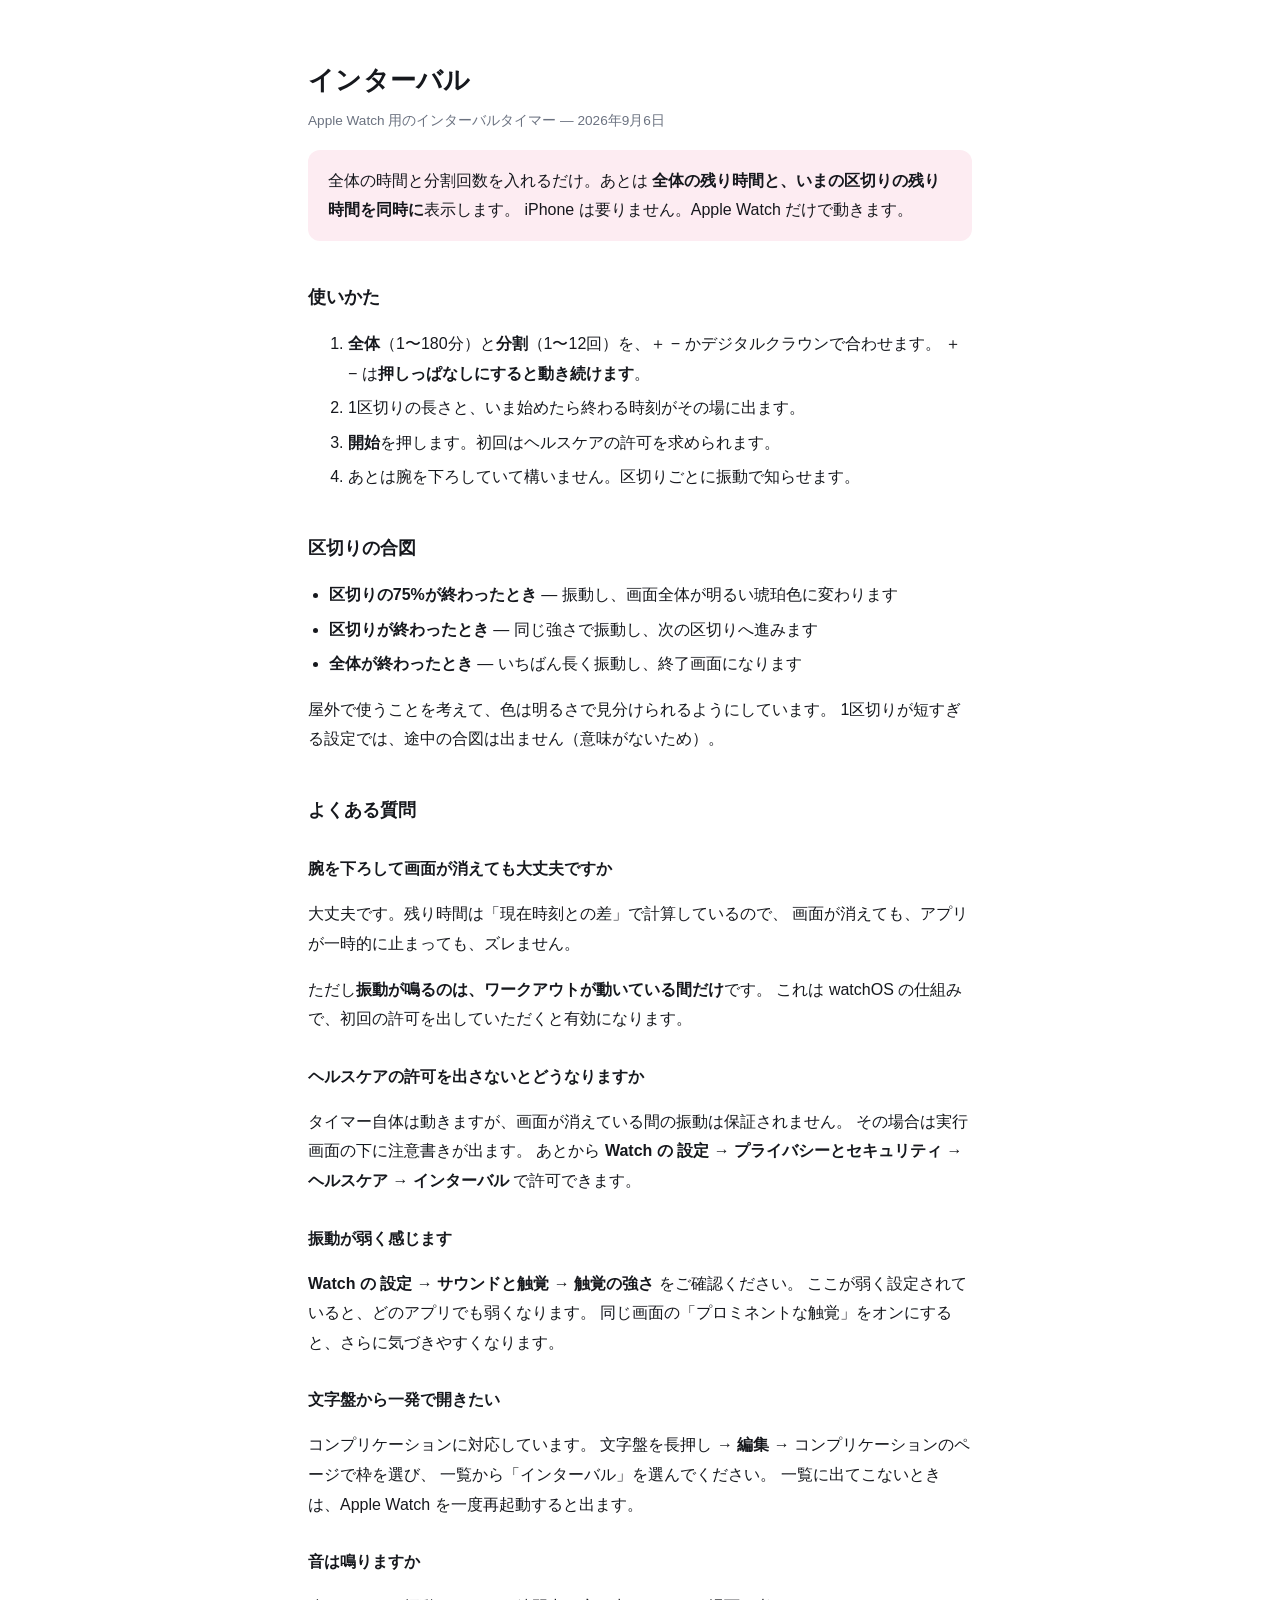
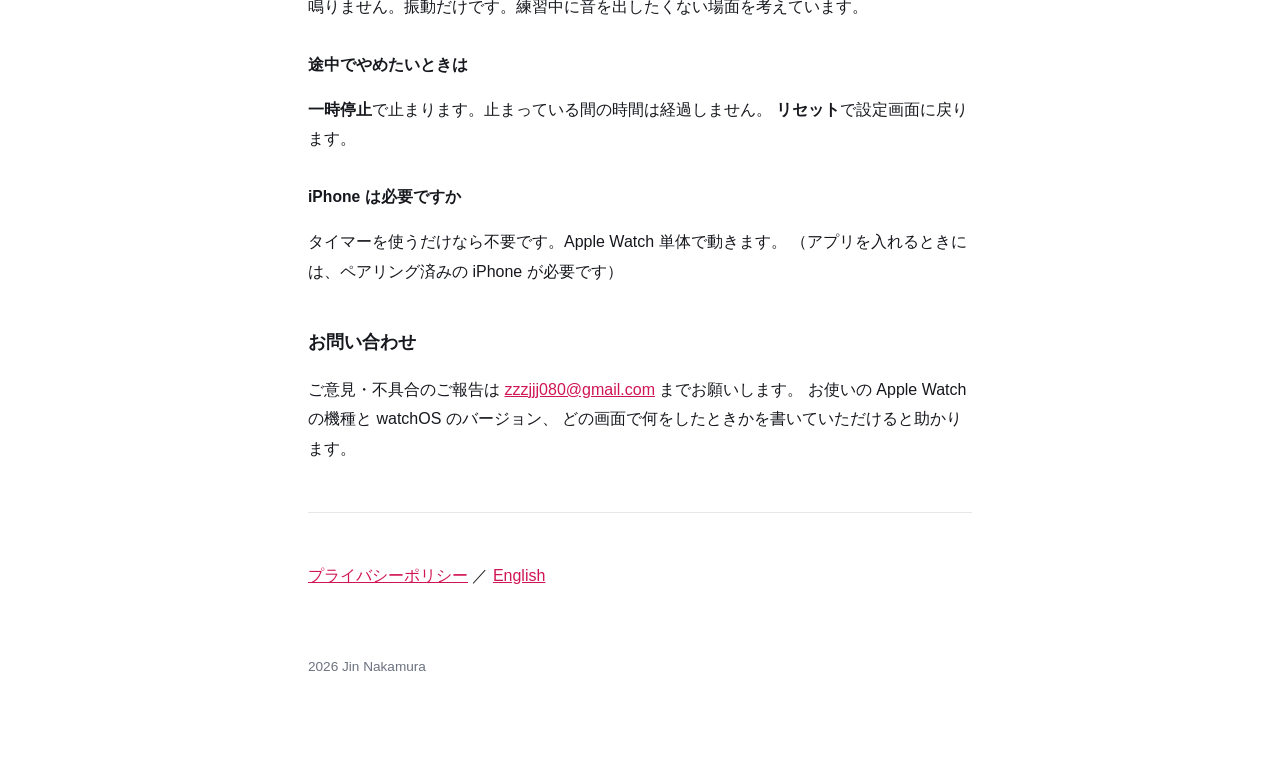
==== docs/index.html @ 69e435ee "サポートページとプライバシーポリシーを日英で書く このアプリは通信するコードを1行も持たない（Foundation / HealthKit / SwiftUI / WatchKit / WidgetK" ====
<!doctype html>
<html lang="ja">
<head>
<meta charset="utf-8">
<meta name="viewport" content="width=device-width,initial-scale=1">
<title>インターバル — サポート</title>
<link rel="stylesheet" href="style.css">
</head>
<body>

<h1>インターバル</h1>
<p class="updated">Apple Watch 用のインターバルタイマー — 2026年9月6日</p>

<p class="lead">
  全体の時間と分割回数を入れるだけ。あとは
  <strong>全体の残り時間と、いまの区切りの残り時間を同時に</strong>表示します。
  iPhone は要りません。Apple Watch だけで動きます。
</p>

<h2>使いかた</h2>
<ol>
  <li><strong>全体</strong>（1〜180分）と<strong>分割</strong>（1〜12回）を、＋ − かデジタルクラウンで合わせます。
      ＋ − は<strong>押しっぱなしにすると動き続けます</strong>。</li>
  <li>1区切りの長さと、いま始めたら終わる時刻がその場に出ます。</li>
  <li><strong>開始</strong>を押します。初回はヘルスケアの許可を求められます。</li>
  <li>あとは腕を下ろしていて構いません。区切りごとに振動で知らせます。</li>
</ol>

<h2>区切りの合図</h2>
<ul>
  <li><strong>区切りの75%が終わったとき</strong> — 振動し、画面全体が明るい琥珀色に変わります</li>
  <li><strong>区切りが終わったとき</strong> — 同じ強さで振動し、次の区切りへ進みます</li>
  <li><strong>全体が終わったとき</strong> — いちばん長く振動し、終了画面になります</li>
</ul>
<p>
  屋外で使うことを考えて、色は明るさで見分けられるようにしています。
  1区切りが短すぎる設定では、途中の合図は出ません（意味がないため）。
</p>

<h2>よくある質問</h2>

<h3>腕を下ろして画面が消えても大丈夫ですか</h3>
<p>
  大丈夫です。残り時間は「現在時刻との差」で計算しているので、
  画面が消えても、アプリが一時的に止まっても、ズレません。
</p>
<p>
  ただし<strong>振動が鳴るのは、ワークアウトが動いている間だけ</strong>です。
  これは watchOS の仕組みで、初回の許可を出していただくと有効になります。
</p>

<h3>ヘルスケアの許可を出さないとどうなりますか</h3>
<p>
  タイマー自体は動きますが、画面が消えている間の振動は保証されません。
  その場合は実行画面の下に注意書きが出ます。
  あとから <strong>Watch の 設定 → プライバシーとセキュリティ → ヘルスケア → インターバル</strong>
  で許可できます。
</p>

<h3>振動が弱く感じます</h3>
<p>
  <strong>Watch の 設定 → サウンドと触覚 → 触覚の強さ</strong> をご確認ください。
  ここが弱く設定されていると、どのアプリでも弱くなります。
  同じ画面の「プロミネントな触覚」をオンにすると、さらに気づきやすくなります。
</p>

<h3>文字盤から一発で開きたい</h3>
<p>
  コンプリケーションに対応しています。
  文字盤を長押し → <strong>編集</strong> → コンプリケーションのページで枠を選び、
  一覧から「インターバル」を選んでください。
  一覧に出てこないときは、Apple Watch を一度再起動すると出ます。
</p>

<h3>音は鳴りますか</h3>
<p>
  鳴りません。振動だけです。練習中に音を出したくない場面を考えています。
</p>

<h3>途中でやめたいときは</h3>
<p>
  <strong>一時停止</strong>で止まります。止まっている間の時間は経過しません。
  <strong>リセット</strong>で設定画面に戻ります。
</p>

<h3>iPhone は必要ですか</h3>
<p>
  タイマーを使うだけなら不要です。Apple Watch 単体で動きます。
  （アプリを入れるときには、ペアリング済みの iPhone が必要です）
</p>

<h2>お問い合わせ</h2>
<p>
  ご意見・不具合のご報告は <a href="mailto:zzzjjj080@gmail.com">zzzjjj080@gmail.com</a> までお願いします。
  お使いの Apple Watch の機種と watchOS のバージョン、
  どの画面で何をしたときかを書いていただけると助かります。
</p>

<hr>
<p><a href="privacy.html">プライバシーポリシー</a> ／ <a href="en/">English</a></p>

<footer>2026 Jin Nakamura</footer>

</body>
</html>
---- docs/style.css ----
:root { color-scheme: light dark; }
* { box-sizing: border-box; }
body {
  margin: 0 auto; padding: 2.5rem 1.25rem 5rem; max-width: 44rem;
  font-family: -apple-system, BlinkMacSystemFont, "Hiragino Sans", "Noto Sans JP", sans-serif;
  line-height: 1.85; color: #16181d; background: #ffffff;
  font-size: 16px;
}
@media (prefers-color-scheme: dark) { body { color: #e6e8ec; background: #101216; } }
h1 { font-size: 1.6rem; margin-bottom: .25rem; letter-spacing: .01em; }
h2 { font-size: 1.1rem; margin-top: 2.5rem; }
h3 { font-size: .98rem; margin-top: 1.75rem; }
.updated { color: #6b7280; font-size: .85rem; margin-top: 0; }
@media (prefers-color-scheme: dark) { .updated { color: #8b94a5; } }
a { color: #d01455; }
@media (prefers-color-scheme: dark) { a { color: #ff7ba3; } }
hr { border: none; border-top: 1px solid #e5e7eb; margin: 3rem 0; }
@media (prefers-color-scheme: dark) { hr { border-top-color: #262c36; } }
.lead { background: #fdecf2; padding: 1rem 1.25rem; border-radius: .75rem; }
@media (prefers-color-scheme: dark) { .lead { background: #2a1620; } }
.note { background: #fff7ed; padding: 1rem 1.25rem; border-radius: .75rem; border: 1px solid #fed7aa; }
@media (prefers-color-scheme: dark) { .note { background: #26190f; border-color: #5a3b1c; } }
ul { padding-left: 1.3rem; }
li { margin: .3rem 0; }
code { background: #f1f3f7; padding: .1rem .35rem; border-radius: .3rem; font-size: .9em; }
@media (prefers-color-scheme: dark) { code { background: #1c2028; } }
footer { margin-top: 4rem; font-size: .85rem; color: #6b7280; }
@media (prefers-color-scheme: dark) { footer { color: #8b94a5; } }
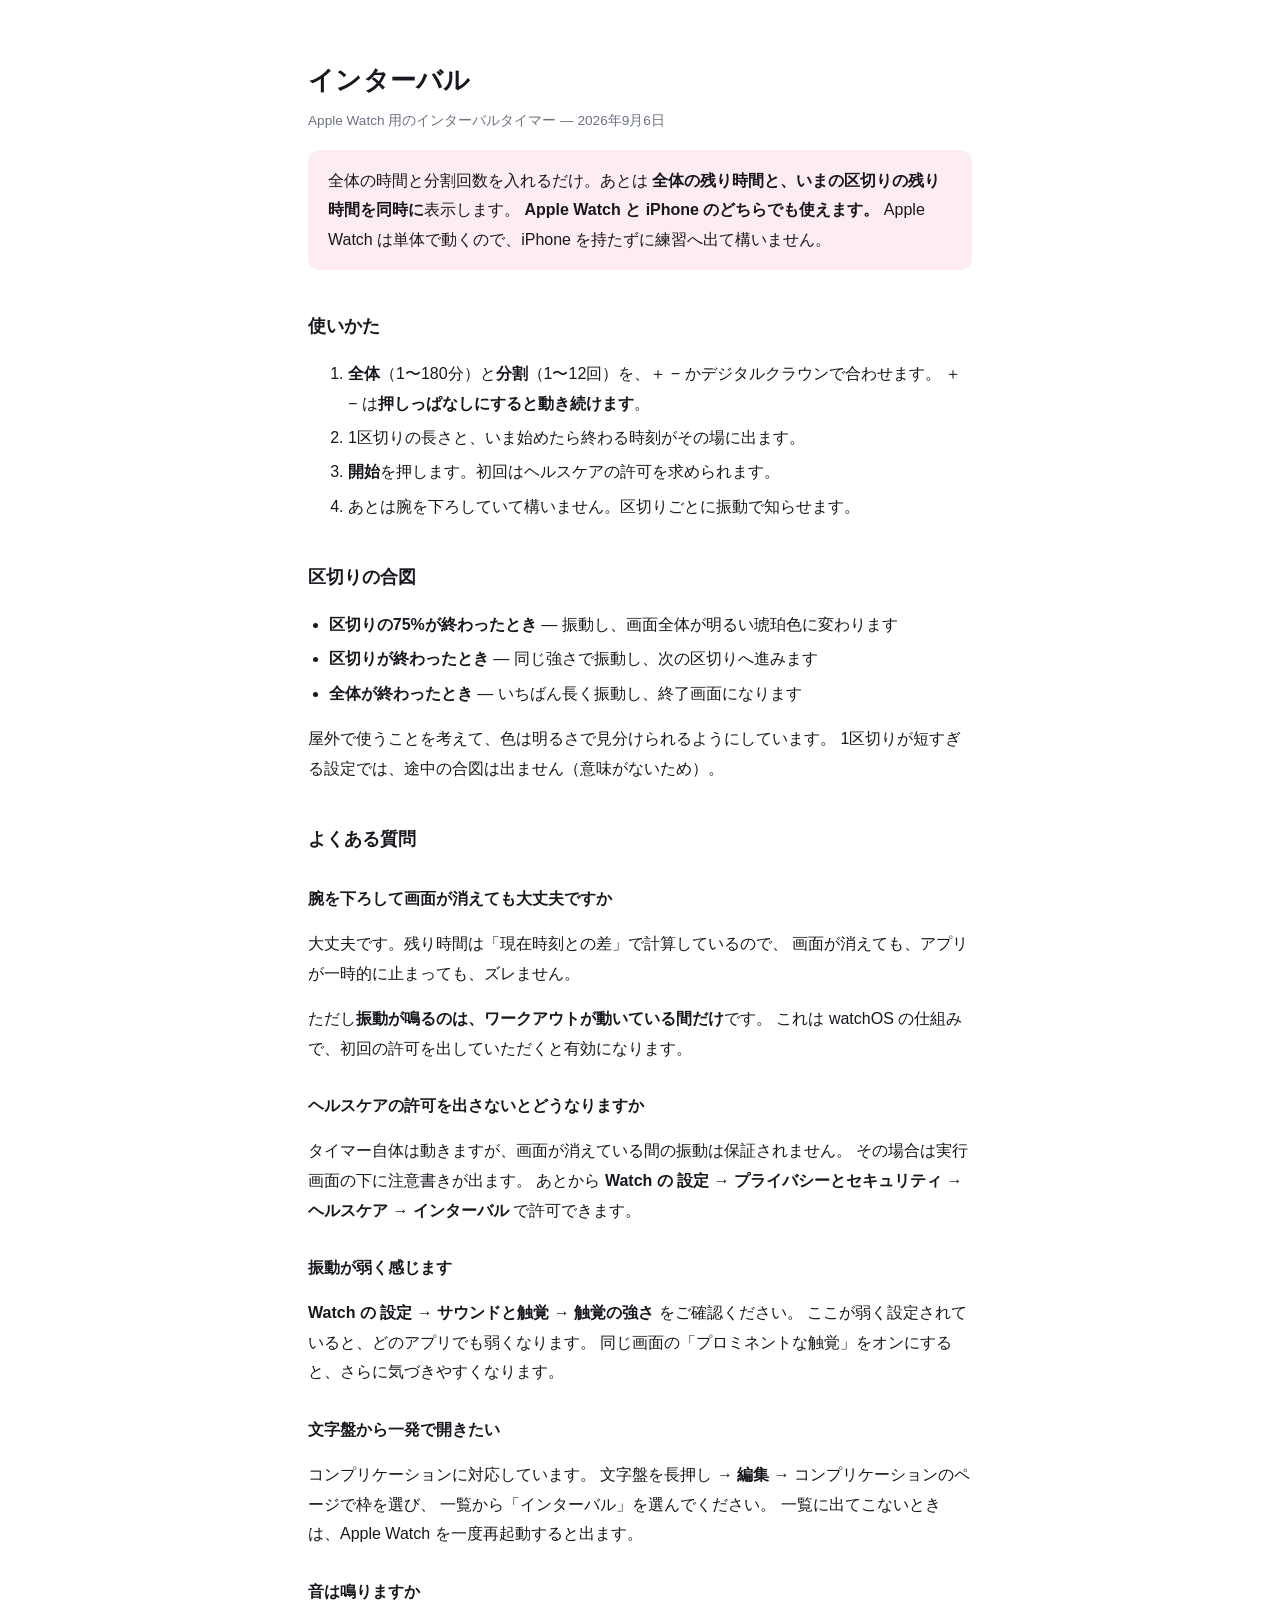
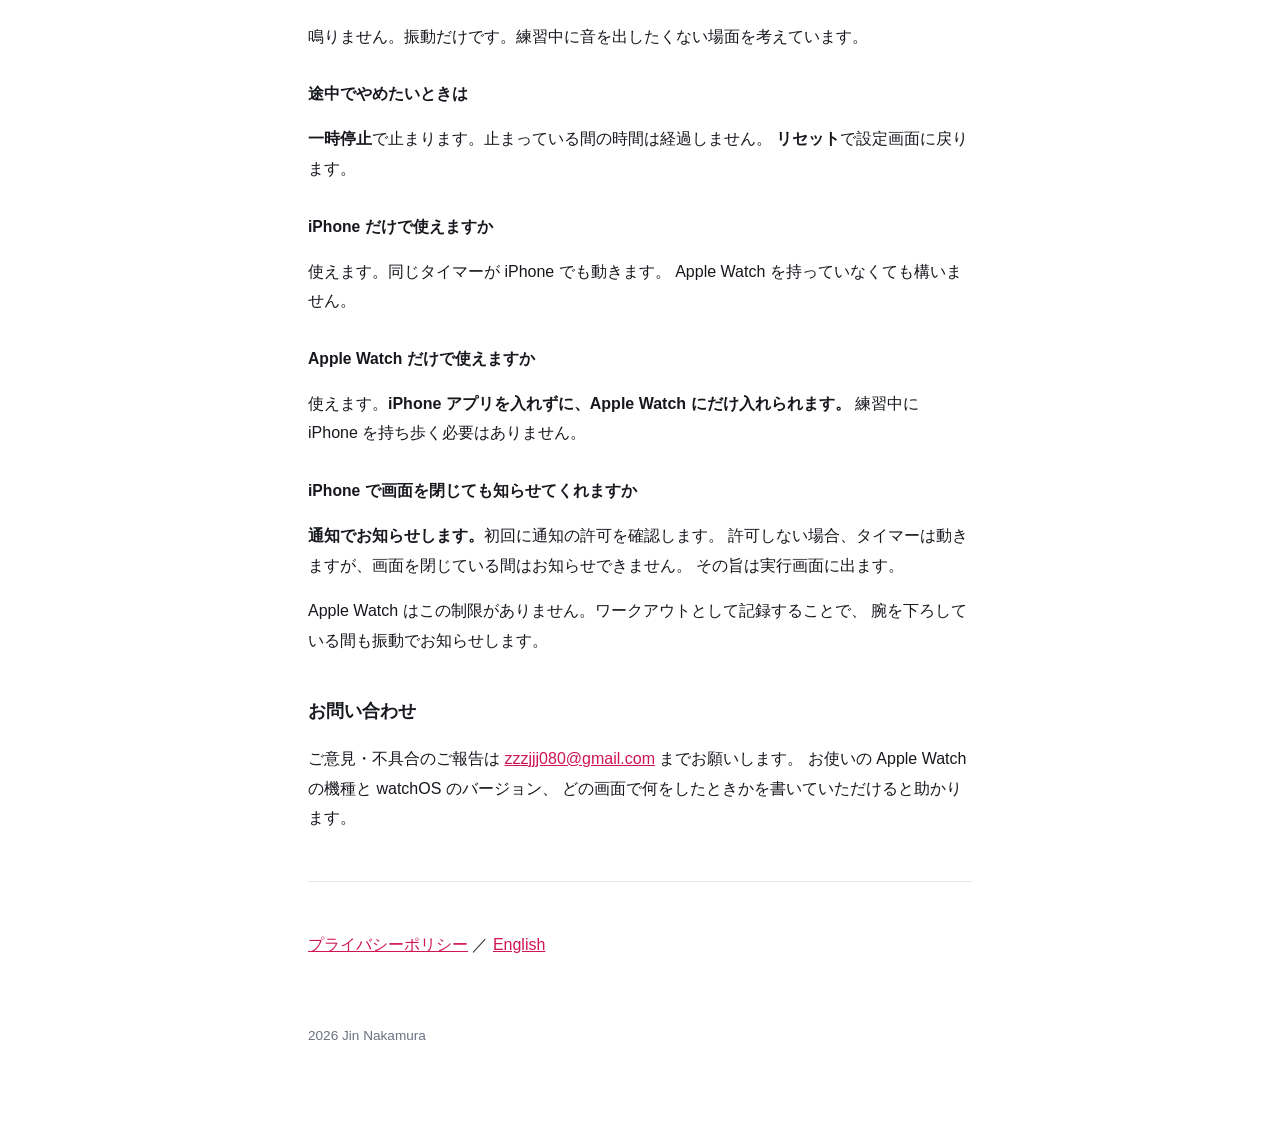
==== commit d455c8d6: "iPhone でも動くようになったので、掲載文と公開ページを直す 「iPhone は要りません」と書いてあった箇所が実態と合わなくなった。 機能を足したら説明文の整合性を確認する（引き継ぎ書 4-8）" ====
--- a/docs/index.html
+++ b/docs/index.html
@@ -14,7 +14,8 @@
 <p class="lead">
   全体の時間と分割回数を入れるだけ。あとは
   <strong>全体の残り時間と、いまの区切りの残り時間を同時に</strong>表示します。
-  iPhone は要りません。Apple Watch だけで動きます。
+  <strong>Apple Watch と iPhone のどちらでも使えます。</strong>
+  Apple Watch は単体で動くので、iPhone を持たずに練習へ出て構いません。
 </p>
 
 <h2>使いかた</h2>
@@ -83,10 +84,27 @@
   <strong>リセット</strong>で設定画面に戻ります。
 </p>
 
-<h3>iPhone は必要ですか</h3>
+<h3>iPhone だけで使えますか</h3>
 <p>
-  タイマーを使うだけなら不要です。Apple Watch 単体で動きます。
-  （アプリを入れるときには、ペアリング済みの iPhone が必要です）
+  使えます。同じタイマーが iPhone でも動きます。
+  Apple Watch を持っていなくても構いません。
+</p>
+
+<h3>Apple Watch だけで使えますか</h3>
+<p>
+  使えます。<strong>iPhone アプリを入れずに、Apple Watch にだけ入れられます。</strong>
+  練習中に iPhone を持ち歩く必要はありません。
+</p>
+
+<h3>iPhone で画面を閉じても知らせてくれますか</h3>
+<p>
+  <strong>通知でお知らせします。</strong>初回に通知の許可を確認します。
+  許可しない場合、タイマーは動きますが、画面を閉じている間はお知らせできません。
+  その旨は実行画面に出ます。
+</p>
+<p>
+  Apple Watch はこの制限がありません。ワークアウトとして記録することで、
+  腕を下ろしている間も振動でお知らせします。
 </p>
 
 <h2>お問い合わせ</h2>
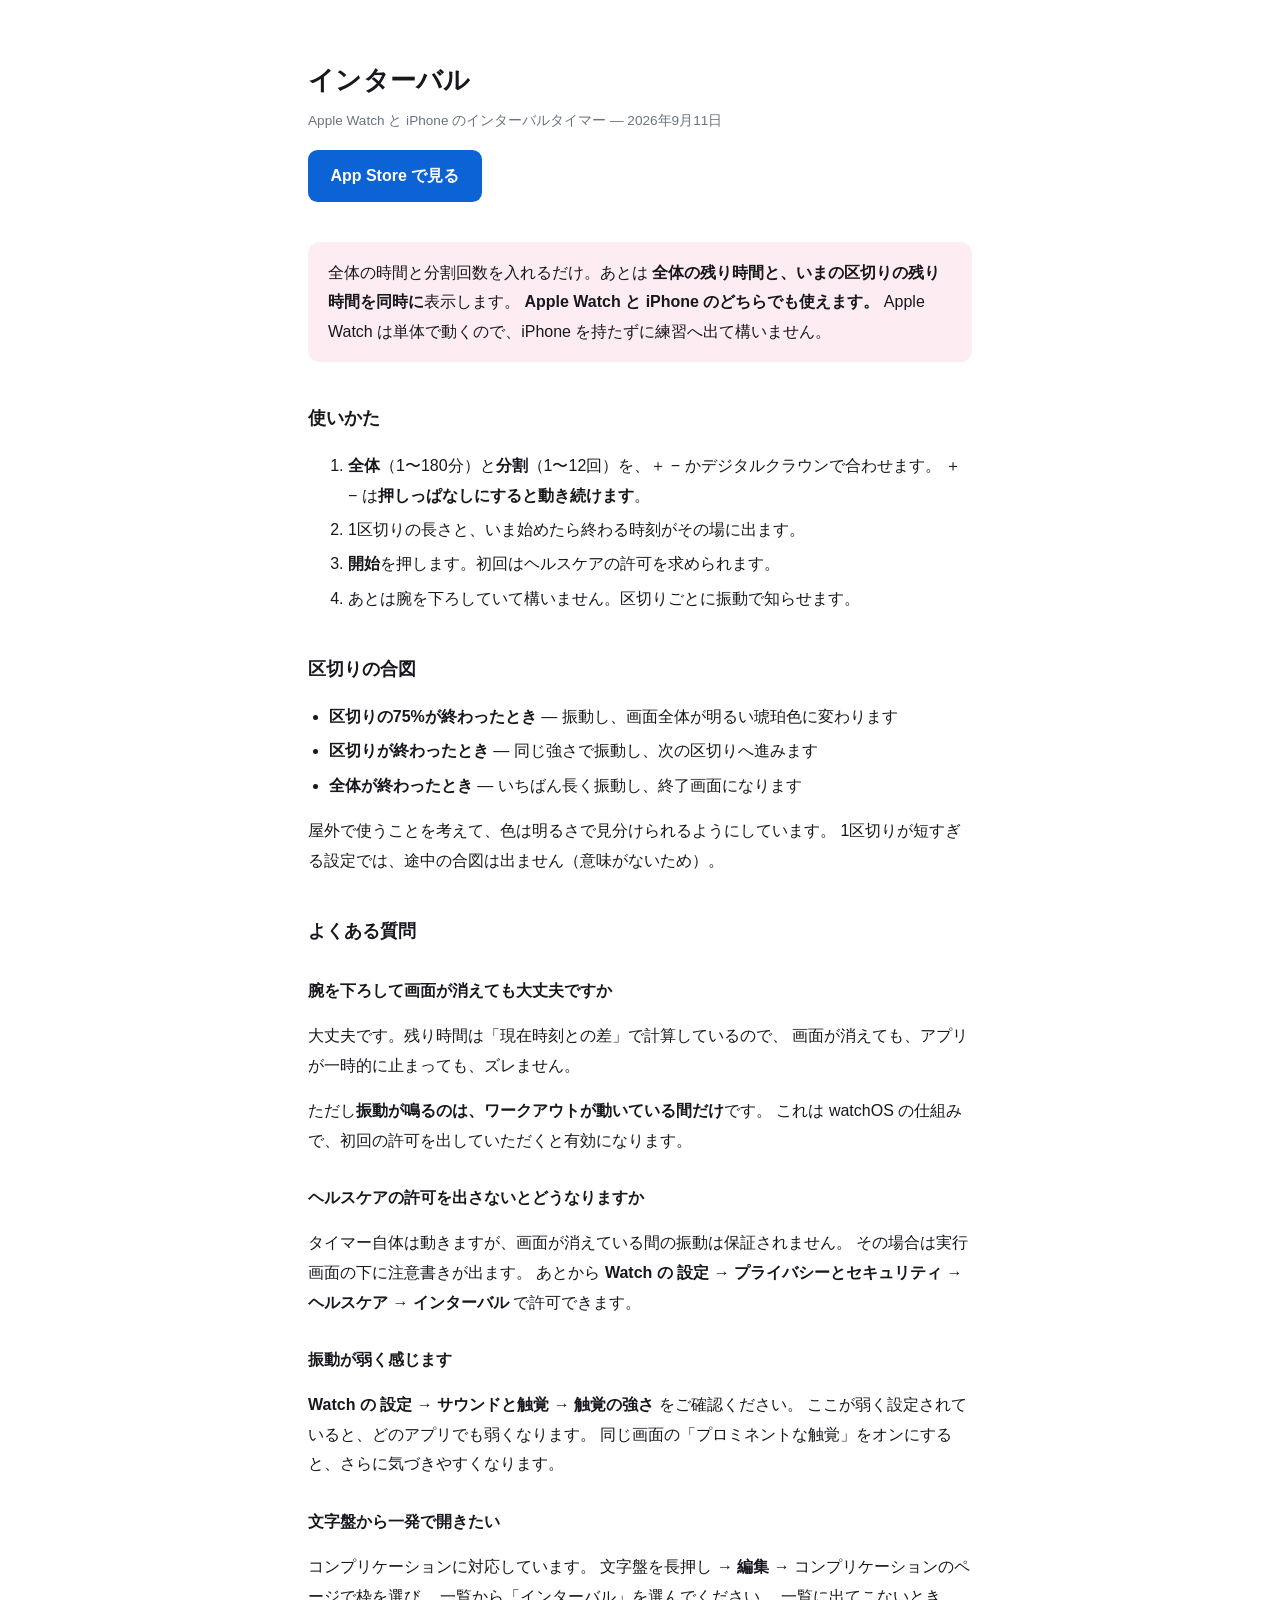
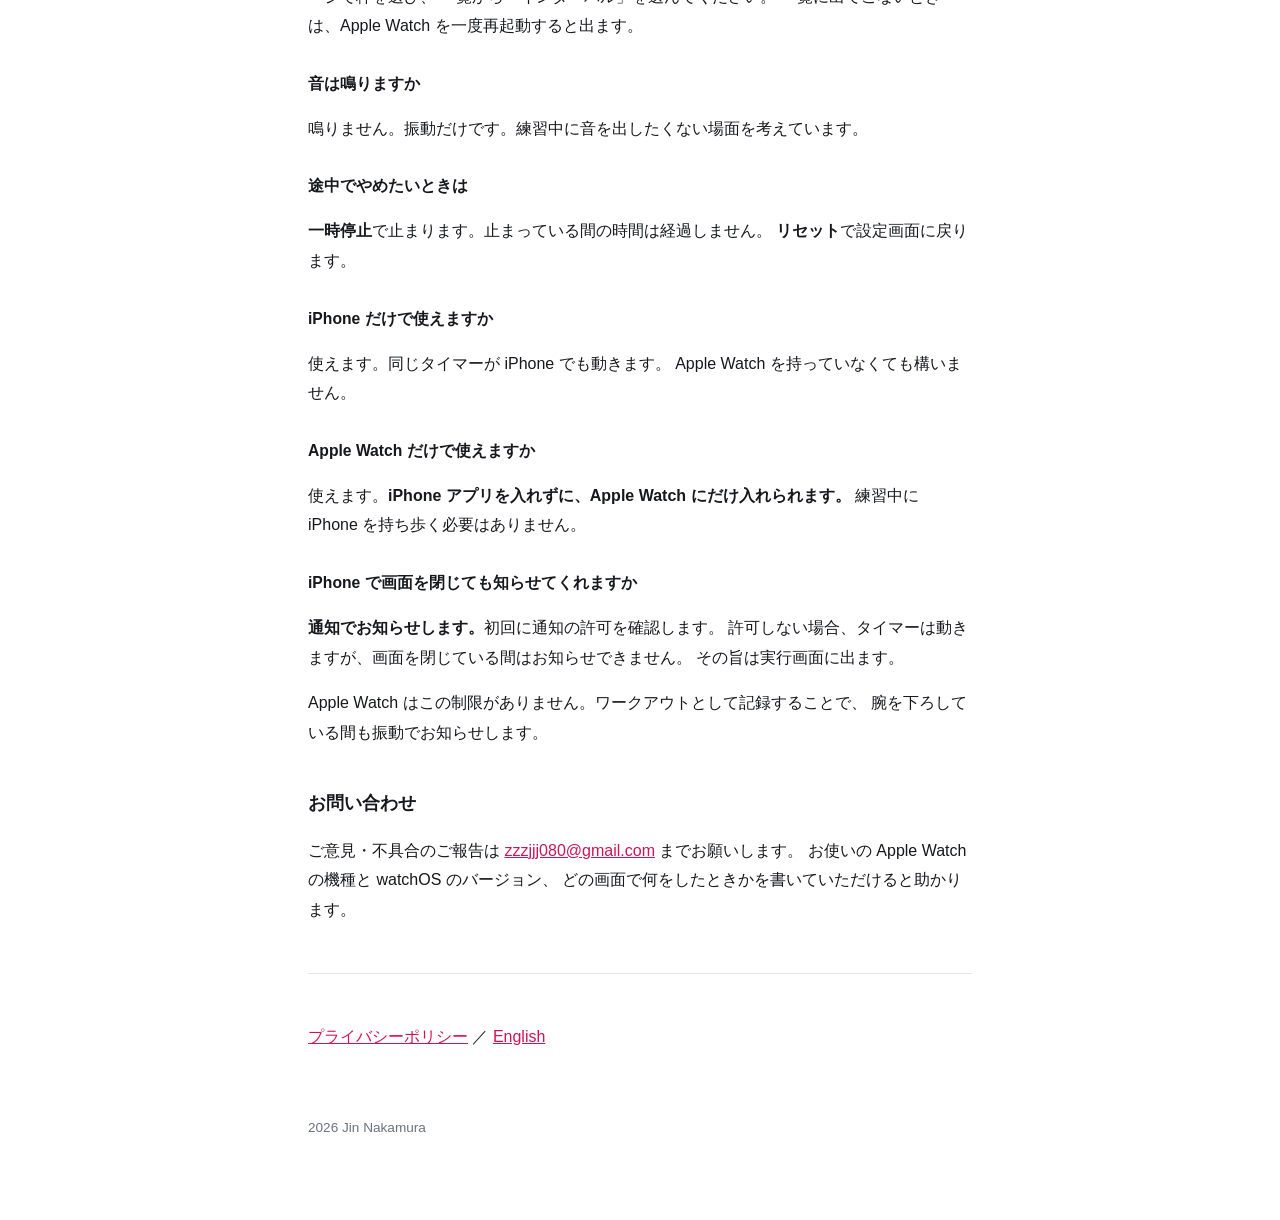
==== commit d2a3c1b8: "公開したので、サポートページから App Store へ行けるようにする Co-Authored-By: Claude Opus 5 <noreply@anthropic.com>" ====
--- a/docs/index.html
+++ b/docs/index.html
@@ -9,7 +9,9 @@
 <body>
 
 <h1>インターバル</h1>
-<p class="updated">Apple Watch 用のインターバルタイマー — 2026年9月6日</p>
+<p class="updated">Apple Watch と iPhone のインターバルタイマー — 2026年9月11日</p>
+
+<p><a class="store" href="https://apps.apple.com/jp/app/id6808987041">App Store で見る</a></p>
 
 <p class="lead">
   全体の時間と分割回数を入れるだけ。あとは
--- a/docs/style.css
+++ b/docs/style.css
@@ -26,3 +26,16 @@
 @media (prefers-color-scheme: dark) { code { background: #1c2028; } }
 footer { margin-top: 4rem; font-size: .85rem; color: #6b7280; }
 @media (prefers-color-scheme: dark) { footer { color: #8b94a5; } }
+
+/* App Store へ行くボタン。サポートページから本体へ戻れるように */
+.store {
+  display: inline-block;
+  margin: 0 0 1.5rem;
+  padding: .7rem 1.4rem;
+  background: #0b63d6;
+  color: #fff;
+  font-weight: 600;
+  text-decoration: none;
+  border-radius: .6rem;
+}
+.store:hover { background: #094ea8; }
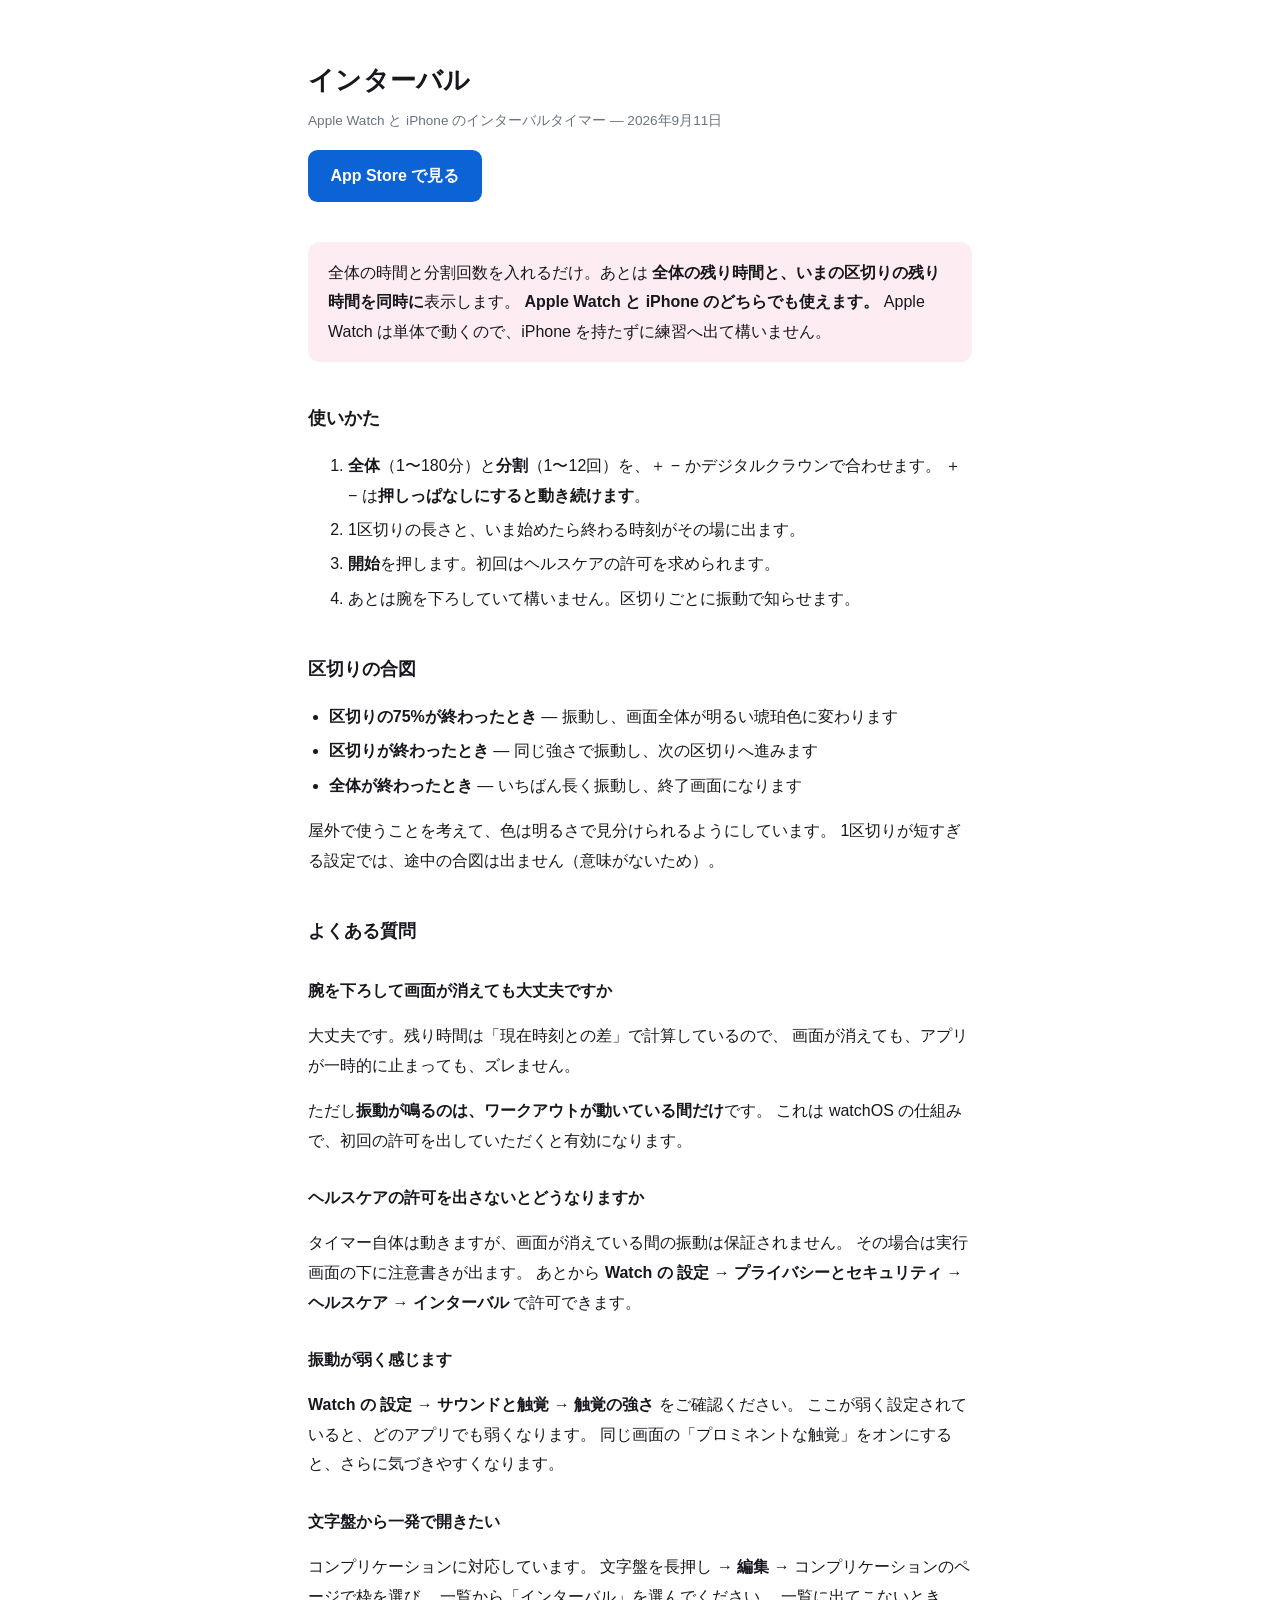
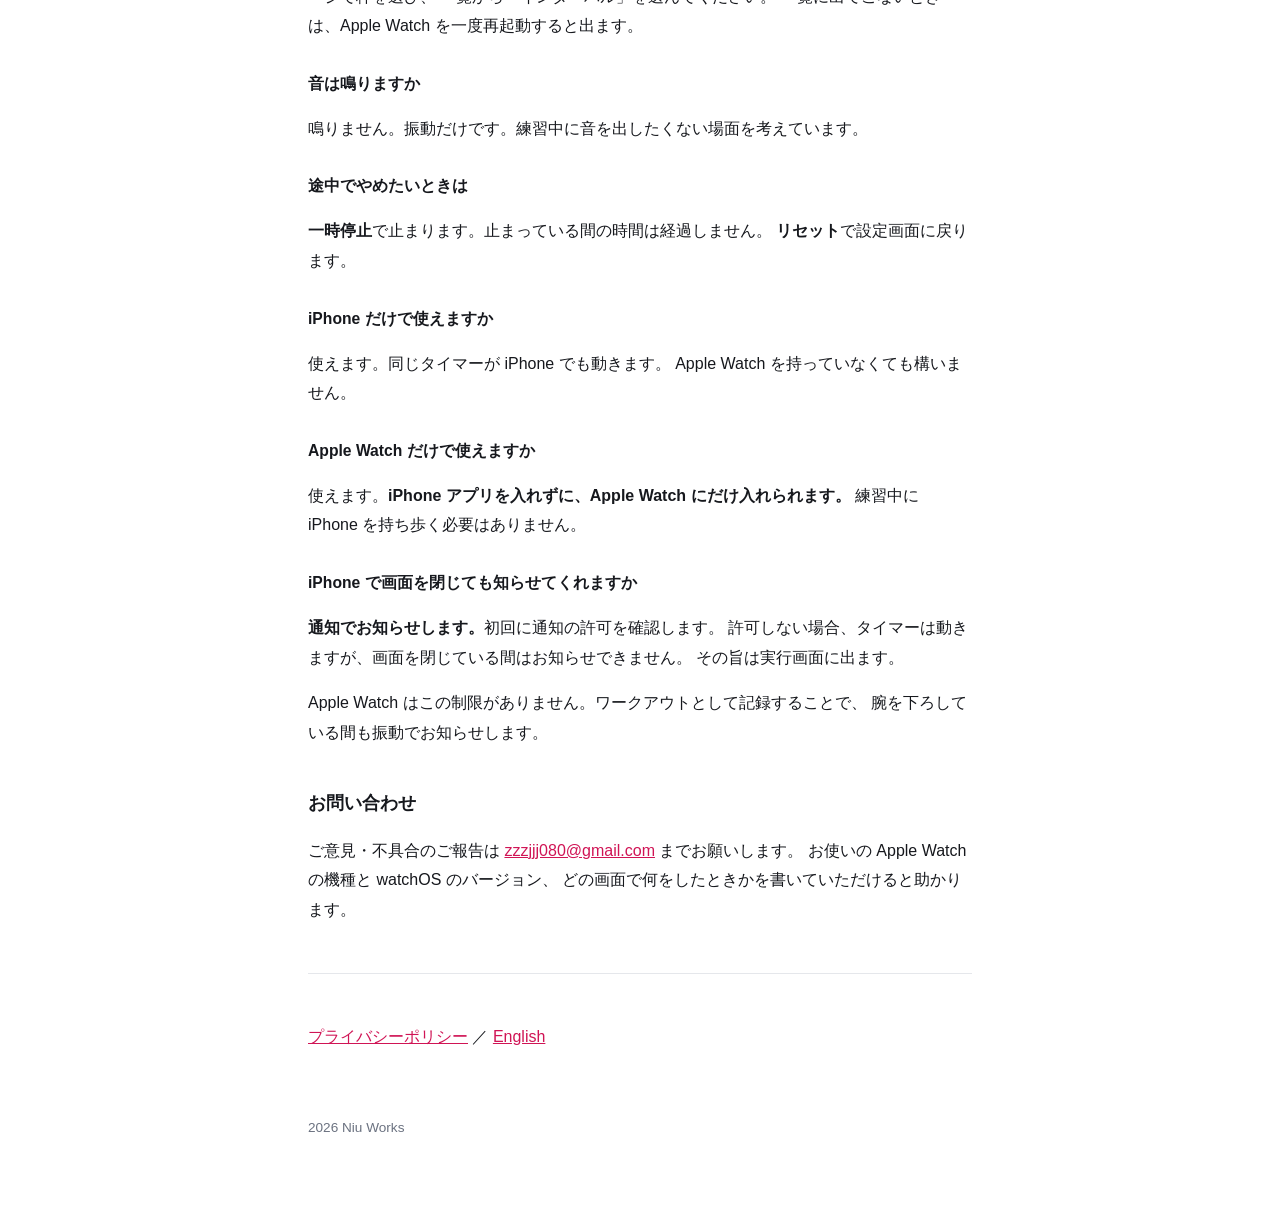
==== commit bc814e79: "chore: 著作権表記・サイトフッターの作者名を Niu Works に変更 App Store の著作権欄・GitHub Pages のフッター・リリース手順書に 書かれていた個人名を、名義 "N" ====
--- a/docs/index.html
+++ b/docs/index.html
@@ -4,7 +4,7 @@
 <meta charset="utf-8">
 <meta name="viewport" content="width=device-width,initial-scale=1">
 <title>インターバル — サポート</title>
-<link rel="stylesheet" href="style.css">
+<link rel="stylesheet" href="style.css?v=2">
 </head>
 <body>
 
@@ -119,7 +119,7 @@
 <hr>
 <p><a href="privacy.html">プライバシーポリシー</a> ／ <a href="en/">English</a></p>
 
-<footer>2026 Jin Nakamura</footer>
+<footer>2026 Niu Works</footer>
 
 </body>
 </html>
